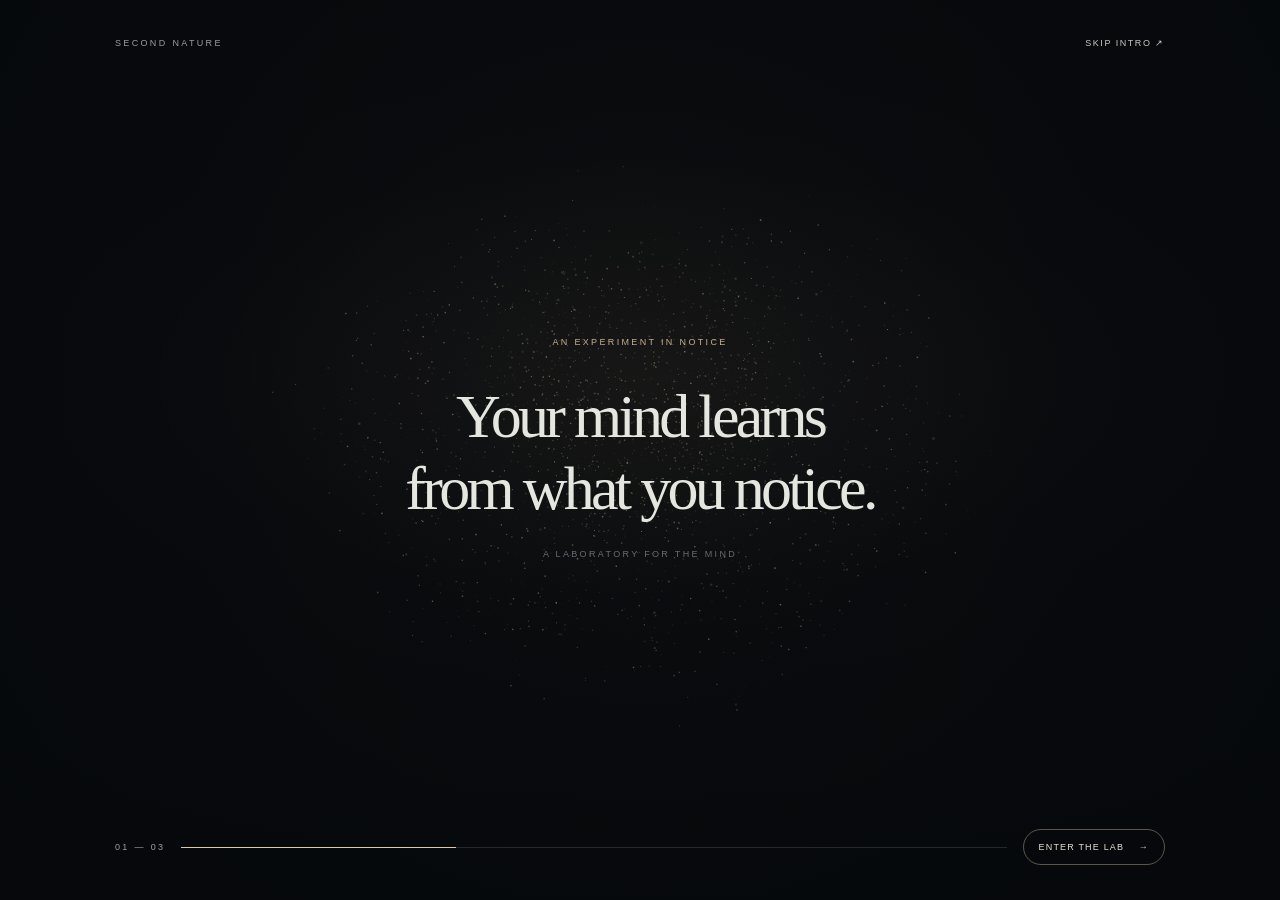
==== index.html @ 32f80747 "Fix Vercel homepage routing with root-level static entry and explicit rewrite" ====
<!doctype html>
<html lang="en">
<head>
  <meta charset="utf-8" />
  <meta name="viewport" content="width=device-width, initial-scale=1, viewport-fit=cover" />
  <meta name="theme-color" content="#080a0d" />
  <meta name="description" content="Second Nature is an interactive laboratory for exploring and changing what comes naturally to you." />
  <title>Second Nature — A laboratory for the mind</title>
  <link rel="manifest" href="/manifest.webmanifest" />
  <link rel="stylesheet" href="/styles.css" />
</head>
<body>
  <canvas id="particle-field" aria-hidden="true"></canvas>
  <div class="atmosphere" aria-hidden="true"></div>
  <div id="app" class="app">
    <header class="header">
      <button type="button" class="brand" id="brand" aria-label="Second Nature, replay introduction">second<span class="brand-gold">nature</span><span class="brand-dot">.</span></button>
      <button type="button" class="lab-button" id="lab-button" aria-label="Open your laboratory history"><span class="lab-indicator"></span><span>YOUR LAB</span><svg aria-hidden="true" viewBox="0 0 20 20"><path d="M5 10h10m-5-5 5 5-5 5" /></svg></button>
    </header>

    <section class="stage" aria-live="polite">
      <div class="top-caption"><span id="mode-id">01 / CONDITION</span><span id="progress-caption">YOUR MIND IS THE LAB</span></div>
      <button type="button" id="field-touch" class="field-touch" aria-label="Interact with the vibration pattern"><span class="field-touch-label" id="field-touch-label">TOUCH TO RESONATE</span></button>
      <div class="stage-content" id="stage-content">
        <div class="section-kicker" id="mode-kicker">TRAIN A RESPONSE</div>
        <h1 id="mode-title">Condition<span class="title-period">.</span></h1>
        <p id="mode-copy">Choose a cue. Practice a response.<br />Make something new feel familiar.</p>
        <button type="button" id="mode-action" class="action"><span id="action-label">Begin a practice</span><svg aria-hidden="true" viewBox="0 0 20 20"><path d="M3.5 10h12m-5-5 5 5-5 5" /></svg></button>
        <button type="button" id="mode-extra" class="secondary-link">Explore your pairings <span aria-hidden="true">↗</span></button>
      </div>
    </section>
    <nav class="mode-nav" aria-label="Modes">
      <button type="button" data-mode="0" class="mode-tab active" aria-current="page"><span class="tab-dot" aria-hidden="true"></span><span>Condition</span></button>
      <button type="button" data-mode="1" class="mode-tab"><span class="tab-dot" aria-hidden="true"></span><span>Shift</span></button>
      <button type="button" data-mode="2" class="mode-tab"><span class="tab-dot" aria-hidden="true"></span><span>Discover</span></button>
    </nav>
    <div class="footer-note"><span>NOTICE</span><span class="footer-line"></span><span>PRACTICE</span><span class="footer-line"></span><span>CHANGE</span></div>
  </div>

  <div id="introduction" class="intro hidden" role="dialog" aria-modal="true" aria-labelledby="intro-phrase">
    <div class="intro-top"><span>SECOND NATURE</span><button id="intro-skip" type="button" class="bare-button">SKIP INTRO <span aria-hidden="true">↗</span></button></div>
    <div class="intro-middle"><p class="intro-index" id="intro-index">AN EXPERIMENT IN BECOMING</p><h2 id="intro-phrase">Your mind learns<br/>from what you notice.</h2><div class="intro-subline" id="intro-subline">A LABORATORY FOR THE MIND</div></div>
    <div class="intro-bottom"><span id="intro-counter">01 — 03</span><div class="intro-progress" aria-hidden="true"><span id="intro-progress-inner"></span></div><button type="button" class="intro-enter" id="intro-enter">ENTER THE LAB <span aria-hidden="true">→</span></button></div>
  </div>

  <div id="sheet-backdrop" class="sheet-backdrop hidden">
    <section class="sheet" role="dialog" aria-modal="true" aria-labelledby="sheet-title" tabindex="-1">
      <div class="sheet-grip" aria-hidden="true"></div>
      <div class="sheet-top"><div class="sheet-kicker" id="sheet-kicker">YOUR EXPERIMENT</div><button type="button" class="sheet-close" id="sheet-close" aria-label="Close panel"><svg viewBox="0 0 24 24" aria-hidden="true"><path d="M6 6l12 12M18 6L6 18" /></svg></button></div>
      <h2 id="sheet-title"></h2><div id="sheet-body"></div>
    </section>
  </div>
  <noscript><div class="noscript">Second Nature requires JavaScript to run the interactive laboratory.</div></noscript>
  <script src="/particles.js" defer></script>
  <script src="/app.js" defer></script>
</body>
</html>
---- styles.css ----
:root{color-scheme:dark;--bg:#080a0d;--ink:#e6e6e0;--secondary:#a4a8a7;--dim:#787f80;--metal:#c0ad92;--line:rgba(231,225,215,.15);--panel:#12171b;--sheet-border:rgba(224,218,206,.16);font-family:-apple-system,BlinkMacSystemFont,"Helvetica Neue",Arial,sans-serif;font-synthesis:none;-webkit-tap-highlight-color:transparent}
*{box-sizing:border-box}html,body{width:100%;height:100%;height:100dvh;margin:0;overflow:hidden;background:var(--bg);color:var(--ink);overscroll-behavior:none}body{touch-action:pan-x}button,input,select,textarea{font:inherit}button{cursor:pointer;color:inherit}button:focus-visible,input:focus-visible,textarea:focus-visible,select:focus-visible{outline:2px solid #c4dfd4;outline-offset:3px}#particle-field,.atmosphere{position:fixed;inset:0;width:100%;height:100%;pointer-events:none}#particle-field{z-index:0}.atmosphere{z-index:1;background:radial-gradient(ellipse 110% 75% at 50% 42%,transparent 29%,rgba(5,7,10,.32) 66%,rgba(5,7,10,.9) 100%);mix-blend-mode:normal}.app{position:relative;z-index:2;max-width:750px;min-height:100dvh;height:100dvh;margin:0 auto;display:flex;flex-direction:column;padding:max(calc(env(safe-area-inset-top) + 23px),30px) clamp(22px,5.5vw,40px) max(calc(env(safe-area-inset-bottom) + 13px),20px);overflow:hidden}.header{display:flex;align-items:center;justify-content:space-between;gap:15px;flex:none}.brand{font-family:Georgia,"Times New Roman",serif;font-weight:400;font-size:clamp(17px,4.2vw,23px);letter-spacing:-.067em;background:transparent;padding:3px 0;border:0;white-space:nowrap}.brand-gold{color:#c7af8d}.brand-dot{color:#d2bc9b}.lab-button{display:inline-flex;align-items:center;gap:9px;border:1px solid rgba(214,212,203,.17);background:rgba(18,23,27,.4);border-radius:99px;padding:11px 12px 11px 13px;font-size:9px;letter-spacing:.16em;font-weight:650;color:#d2d6d2}.lab-indicator{height:4px;width:4px;border-radius:50%;background:#b9aa91;box-shadow:0 0 14px #e9d5b1}.lab-button svg,.action svg{width:17px;height:17px;fill:none;stroke:currentColor;stroke-width:1.35}.stage{display:flex;flex:1;min-height:0;flex-direction:column;justify-content:space-between;position:relative}.top-caption{display:flex;justify-content:space-between;align-items:center;gap:8px;margin-top:clamp(16px,4vh,35px);font-size:9px;letter-spacing:.2em;font-weight:600;color:#aca69e;white-space:nowrap}.top-caption span:last-child{color:#676e70;text-align:right}.field-touch{flex:1;min-height:70px;width:100%;border:0;background:transparent;position:relative;display:flex;align-items:flex-end;justify-content:center;padding-bottom:15px;cursor:crosshair}.field-touch-label{font-size:8px;letter-spacing:.25em;color:#666e71;opacity:.85;transition:opacity .4s}.field-touch:active .field-touch-label{color:#d7c6aa}.stage-content{display:flex;flex:none;flex-direction:column;align-items:center;text-align:center;gap:0;padding-bottom:clamp(11px,2.8vh,24px);transition:opacity .27s ease, transform .55s cubic-bezier(.19,1,.22,1)}.stage-content.changing{opacity:0;transform:translateY(20px)}.section-kicker{font-size:9px;letter-spacing:.29em;font-weight:700;color:#c9b28d;margin-bottom:10px}.stage-content h1{font-family:Georgia,"Times New Roman",serif;font-weight:400;font-size:clamp(48px,12vw,77px);line-height:1;letter-spacing:-.07em;margin:0 0 14px;text-shadow:0 3px 25px #0006}.title-period{color:#bda37d}.stage-content p{font-size:clamp(12px,3.1vw,14px);line-height:1.66;letter-spacing:.005em;font-weight:380;color:#bbc0bd;margin:0 auto 22px;max-width:330px}.action{min-height:49px;display:flex;align-items:center;justify-content:center;gap:20px;border:1px solid #cabda7c2;background:linear-gradient(120deg,rgba(214,196,168,.20),rgba(216,201,174,.05));border-radius:100px;padding:13px 17px 13px 24px;color:#f3eade;font-size:12px;letter-spacing:.018em;min-width:198px;transition:background .25s,transform .25s}.action:active{transform:scale(.97);background:rgba(214,196,168,.3)}.secondary-link{border:0;background:none;color:#899392;font-size:10px;letter-spacing:.015em;margin-top:10px;min-height:29px}.secondary-link span{margin-left:4px;color:#b9aa91}.mode-nav{display:grid;grid-template-columns:repeat(3,1fr);gap:8px;flex:none;border-top:1px solid var(--line);padding:13px 0 7px}.mode-tab{background:transparent;border:0;display:flex;align-items:center;justify-content:center;flex-direction:column;gap:11px;padding:10px 2px 11px;min-height:50px;color:#788182;font-size:11px;letter-spacing:.025em;font-weight:500}.mode-tab .tab-dot{width:4px;height:4px;border-radius:50%;border:1px solid #646966;transform:scale(.9);transition:all .4s}.mode-tab.active{color:#eae8e0}.mode-tab.active .tab-dot{background:#cab292;box-shadow:0 0 10px #dcc4a49c;border-color:#cab292;transform:scale(1.25)}.footer-note{display:flex;align-items:center;justify-content:center;gap:9px;color:#50585a;letter-spacing:.25em;font-size:7px;flex:none;margin:6px 0 0}.footer-line{width:11px;height:1px;background:#404747}.intro,.sheet-backdrop{position:fixed;inset:0;z-index:10}.hidden{display:none!important}.intro{background:rgba(7,9,13,.38);display:flex;flex-direction:column;align-items:stretch;padding:max(calc(env(safe-area-inset-top) + 28px),28px) clamp(23px,6vw,55px) max(calc(env(safe-area-inset-bottom) + 35px),35px)}.intro:before{content:"";position:absolute;inset:0;z-index:-1;background:radial-gradient(ellipse 50% 32% at 50% 42%,#bda6860d,transparent 78%)}.intro-top,.intro-bottom{display:flex;justify-content:space-between;align-items:center;gap:15px}.intro-top>span,.intro-index,.intro-subline,#intro-counter{font-size:9px;letter-spacing:.26em;color:#999f9e}.bare-button{background:none;border:0;padding:10px 0;color:#ccc8c1;font-size:9px;letter-spacing:.17em}.intro-middle{flex:1;min-height:0;display:flex;align-items:center;flex-direction:column;justify-content:center;text-align:center;gap:25px}.intro-index{color:#c5b091}.intro h2{font-family:Georgia,"Times New Roman",serif;font-weight:400;font-size:clamp(34px,8vw,62px);line-height:1.15;letter-spacing:-.06em;margin:0;max-width:660px;transition:opacity .6s,transform .6s}.intro h2.fade{opacity:0;transform:translateY(12px)}.intro-subline{color:#666e70}.intro-bottom{flex-wrap:wrap;gap:16px}.intro-progress{height:1px;background:#ffffff20;flex:1;min-width:50px;overflow:hidden}.intro-progress>span{display:block;height:1px;width:0;background:#ddc8aa;transition:width 1s}.intro-enter{background:none;border:1px solid #cab89a70;border-radius:99px;padding:12px 15px;color:#e6dfd4;letter-spacing:.13em;font-size:9px;white-space:nowrap}.intro-enter span{margin-left:11px}.sheet-backdrop{background:rgba(3,5,7,.72);backdrop-filter:blur(16px);-webkit-backdrop-filter:blur(16px);display:flex;align-items:flex-end;justify-content:center;overscroll-behavior:contain}.sheet{width:100%;max-width:740px;max-height:min(90dvh,900px);min-height:210px;overflow-y:auto;overflow-x:hidden;overscroll-behavior:contain;background:linear-gradient(165deg,#1b211f,#12181b 50%,#101419);border:1px solid var(--sheet-border);border-bottom:none;border-radius:25px 25px 0 0;padding:12px clamp(21px,5vw,34px) max(calc(env(safe-area-inset-bottom) + 27px),30px);box-shadow:0 -18px 90px #0009}.sheet-grip{margin:0 auto 17px;width:38px;height:3px;border-radius:99px;background:#737b7669}.sheet-top{display:flex;align-items:center;justify-content:space-between;min-height:35px;gap:15px}.sheet-kicker{color:#c8ae87;font-size:9px;letter-spacing:.24em;font-weight:700}.sheet-close{width:34px;height:34px;border-radius:50%;border:1px solid #ffffff21;background:#ffffff08;display:grid;place-items:center}.sheet-close svg{width:18px;height:18px;stroke:#ddd7cf;stroke-width:1.3;fill:none}.sheet h2{font-family:Georgia,"Times New Roman",serif;font-size:clamp(29px,8vw,43px);letter-spacing:-.055em;font-weight:400;line-height:1.16;margin:9px 0 14px}.sheet h3{font-size:15px;font-weight:530;color:#e6e5dd;margin:20px 0 9px}.sheet p{font-size:13px;color:#b4bdbb;line-height:1.65;margin:0 0 16px}.sheet .explain{color:#d2cebf}.sheet label{display:block;font-size:10px;font-weight:650;letter-spacing:.09em;color:#c0c2bb;text-transform:uppercase;margin:19px 0 9px}.sheet input:not([type="checkbox"]),.sheet textarea,.sheet select{width:100%;background:rgba(255,255,255,.04);border:1px solid rgba(236,234,221,.18);border-radius:11px;color:#e8eae4;padding:14px;font-size:13px;outline:none;min-height:48px}.sheet select option{background:#131b1b}.sheet input:focus,.sheet textarea:focus,.sheet select:focus{border-color:#ccbb9c}.sheet textarea{resize:vertical;min-height:94px}.sheet input::placeholder,.sheet textarea::placeholder{color:#778180}.sheet .form-grid{display:grid;grid-template-columns:1fr 1fr;gap:13px}.sheet .form-grid>div{min-width:0}.sheet .primary{width:100%;min-height:51px;border:1px solid #d7c4a8;background:#d4c0a0;color:#182023;font-size:12px;font-weight:680;border-radius:99px;padding:13px 18px;margin:23px 0 5px}.sheet .primary:disabled{opacity:.45;cursor:not-allowed}.sheet .line-button{border:1px solid #e1ded01f;border-radius:14px;padding:17px 16px;background:#ffffff07;text-align:left;width:100%;margin:5px 0 9px;color:#edede7}.sheet .line-button:active{background:#ffffff13}.sheet .line-button strong{display:block;font-size:14px;font-weight:550;margin-bottom:6px}.sheet .line-button small{display:block;color:#9ea9a5;line-height:1.45}.sheet .outline-button{border:1px solid rgba(217,202,177,.35);border-radius:99px;padding:12px 17px;background:none;color:#e1d1b9;font-size:12px}.sheet .micro{font-size:11px;color:#889795;line-height:1.6}.sheet .rule{height:1px;background:var(--line);margin:20px 0}.sheet .step-marker{font-size:9px;color:#bdae91;letter-spacing:.2em;margin:11px 0 23px}.sheet .chip-set{display:flex;flex-wrap:wrap;gap:8px}.sheet .chip{border:1px solid rgba(226,215,193,.22);border-radius:99px;padding:9px 13px;background:rgba(244,243,233,.035);color:#c4cbc7;font-size:11px}.sheet .chip.selected{border-color:#d4c1a0;color:#f9ead1;background:#c8b38c26}.sheet .row{display:flex;align-items:center;justify-content:space-between;gap:13px}.sheet .toggle{width:43px;height:26px;border-radius:50px;border:1px solid #ffffff33;background:#ffffff15;position:relative;flex:none}.sheet .toggle:before{content:"";position:absolute;width:17px;height:17px;left:4px;top:3.5px;border-radius:50%;background:#929997;transition:transform .2s}.sheet .toggle[aria-pressed="true"]{background:#a9967038;border-color:#d4c3a2}.sheet .toggle[aria-pressed="true"]:before{background:#e8d7b6;transform:translateX(17px)}.sheet .progress-track{width:100%;height:3px;background:#ffffff1c;border-radius:8px;overflow:hidden;margin:15px 0}.sheet .progress-track span{display:block;height:100%;background:#d0b68c;max-width:100%}.sheet .stat-row{display:flex;gap:20px;margin:17px 0}.sheet .stat-row>div{flex:1}.sheet .stat-num{font-family:Georgia,"Times New Roman",serif;color:#eadcc8;font-size:32px;line-height:1.1}.sheet .stat-label{font-size:10px;color:#8b9896;margin-top:4px}.sheet .list-record{border-top:1px solid var(--line);padding:15px 0}.sheet .list-record strong{font-size:13px;font-weight:540;color:#dddeda}.sheet .list-record p{margin:5px 0 0;font-size:12px}.sheet .warning{padding:12px 14px;border-left:2px solid #b89e75;background:#c2ad8612;color:#cec1a9;font-size:12px;line-height:1.6;margin:12px 0}.sheet .demo-grid{display:grid;grid-template-columns:repeat(5,minmax(0,1fr));gap:10px;max-width:380px;margin:18px auto}.sheet .demo-symbol{display:grid;place-items:center;aspect-ratio:1;border:1px solid #ffffff17;border-radius:8px;color:#d4b997;font-size:23px}.sheet .memory-words{display:grid;grid-template-columns:repeat(2,1fr);gap:12px;padding:22px;text-align:center;border:1px solid #ffffff15;border-radius:16px;color:#d9d3c8;line-height:1.5}.sheet .reveal{background:#d7c5a512;border:1px solid #d7c5a535;border-radius:14px;padding:14px;margin:14px 0}.sheet .small-actions{display:flex;gap:10px;flex-wrap:wrap;align-items:center;margin-top:12px}.noscript{position:fixed;inset:0;background:#080a0d;z-index:99;display:grid;place-items:center;padding:30px;text-align:center}@media (min-width:768px){.app{padding-top:35px}.sheet-backdrop{align-items:center}.sheet{border-radius:25px;border-bottom:1px solid var(--sheet-border);max-height:86vh;padding-bottom:30px}.field-touch{min-height:100px}.stage-content{padding-bottom:20px}.intro{padding-left:max(calc((100vw - 1050px)/2),55px);padding-right:max(calc((100vw - 1050px)/2),55px)}}@media (max-height:690px){.app{padding-top:max(calc(env(safe-area-inset-top) + 7px),11px);padding-bottom:max(calc(env(safe-area-inset-bottom) + 3px),7px)}.top-caption{margin-top:8px}.stage-content h1{font-size:43px;margin-bottom:9px}.stage-content p{margin-bottom:9px;font-size:11px}.action{min-height:43px}.field-touch{min-height:35px}.mode-nav{padding-top:4px}.mode-tab{min-height:38px;gap:5px;padding-top:4px;padding-bottom:4px}.footer-note{display:none}.section-kicker{margin-bottom:5px}.lab-button{padding:7px}.sheet{max-height:96dvh}}@media (max-width:340px){.top-caption span:last-child{display:none}.mode-tab{font-size:10px}.stage-content h1{font-size:44px}.header .brand{font-size:19px}}@media(prefers-reduced-motion:reduce){*{animation:none!important;transition-duration:0s!important;scroll-behavior:auto!important}}

body.intro-active #app{visibility:hidden;pointer-events:none}
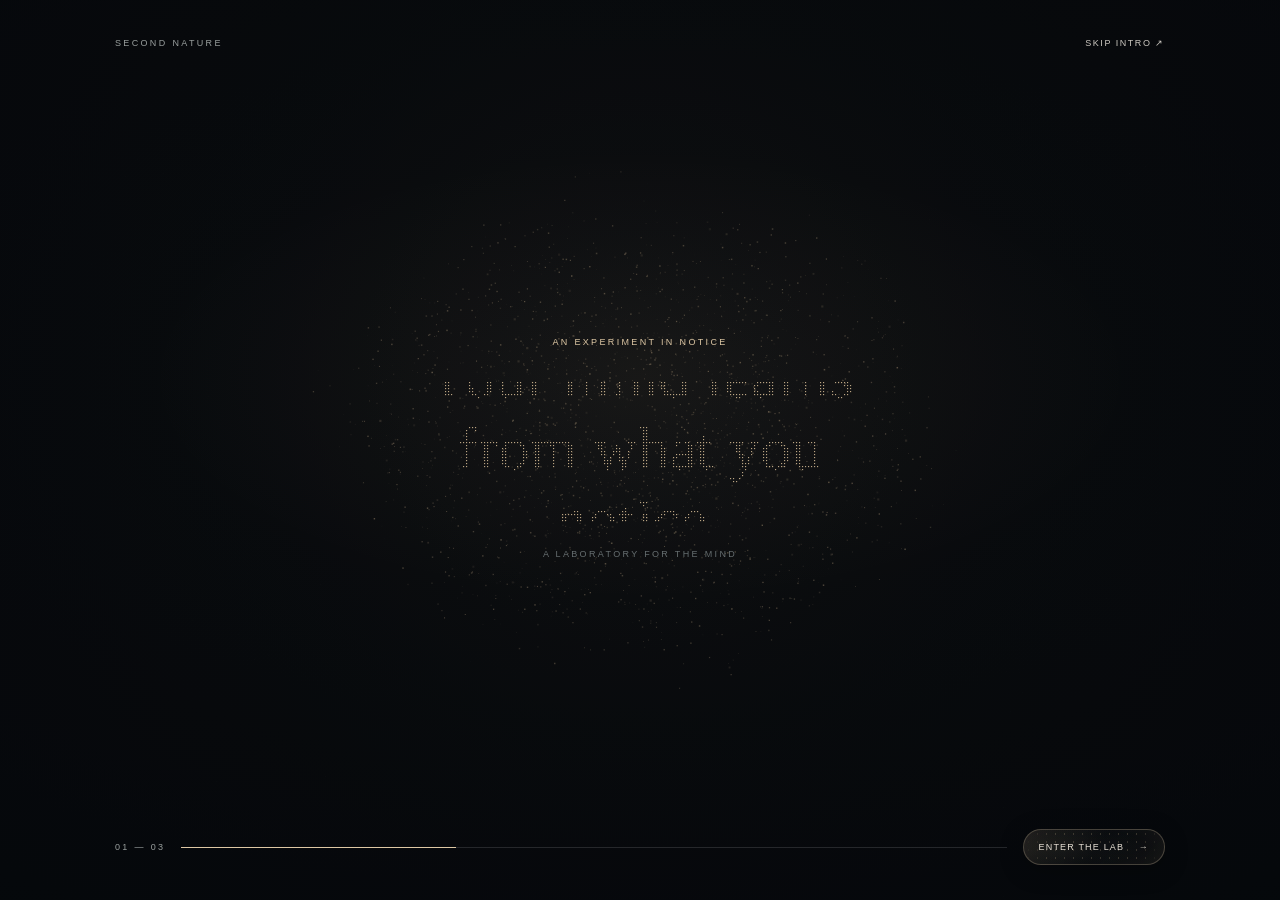
==== commit 37efab0d: "Create particle-native typography and continuous depth-responsive interface" ====
--- a/index.html
+++ b/index.html
@@ -8,6 +8,7 @@
   <title>Second Nature — A laboratory for the mind</title>
   <link rel="manifest" href="/manifest.webmanifest" />
   <link rel="stylesheet" href="/styles.css" />
+  <link rel="stylesheet" href="/material.css" />
 </head>
 <body>
   <canvas id="particle-field" aria-hidden="true"></canvas>
@@ -20,7 +21,7 @@
 
     <section class="stage" aria-live="polite">
       <div class="top-caption"><span id="mode-id">01 / CONDITION</span><span id="progress-caption">YOUR MIND IS THE LAB</span></div>
-      <button type="button" id="field-touch" class="field-touch" aria-label="Interact with the vibration pattern"><span class="field-touch-label" id="field-touch-label">TOUCH TO RESONATE</span></button>
+      <button type="button" id="field-touch" class="field-touch" aria-label="Explore the particle field"><span class="field-touch-label" id="field-touch-label"></span></button>
       <div class="stage-content" id="stage-content">
         <div class="section-kicker" id="mode-kicker">TRAIN A RESPONSE</div>
         <h1 id="mode-title">Condition<span class="title-period">.</span></h1>
@@ -53,5 +54,6 @@
   <noscript><div class="noscript">Second Nature requires JavaScript to run the interactive laboratory.</div></noscript>
   <script src="/particles.js" defer></script>
   <script src="/app.js" defer></script>
+  <script src="/material.js" defer></script>
 </body>
 </html>
--- a/material.css
+++ b/material.css
@@ -0,0 +1,59 @@
+/* One substance: subtle particles become text, surfaces and movement. */
+:root{--matter:218,193,153;--matter-strong:#dec8a5;--edge:rgba(225,205,172,.28)}
+body[data-sn-mode="1"]{--matter:182,213,210;--matter-strong:#b6d8d3;--edge:rgba(169,216,211,.3)}
+body[data-sn-mode="2"]{--matter:185,192,228;--matter-strong:#c7cce9;--edge:rgba(182,189,228,.3)}
+#field-touch-label{display:none!important}
+.field-touch{cursor:default;touch-action:pan-x}
+.stage-content{position:relative}
+#mode-title,#intro-phrase,#sheet-title{position:relative;isolation:isolate}
+.type-particles{position:absolute;inset:0;z-index:2;pointer-events:none;overflow:visible;display:block}
+.material-forming{color:transparent!important;text-shadow:none!important}
+.material-forming .title-period{color:transparent!important}
+.text-reforming{animation:words-reform .85s cubic-bezier(.17,.77,.22,1) both}
+@keyframes words-reform{0%{opacity:.05;filter:blur(9px);transform:translateY(7px)}43%{opacity:.56;filter:blur(2px)}100%{opacity:1;filter:blur(0);transform:translateY(0)}}
+.stage-content h1{color:#e4e5dc;text-shadow:0 0 32px rgba(var(--matter),.11),0 3px 28px #0006}
+.stage-content .section-kicker{color:var(--matter-strong);transition:color .8s}
+.top-caption span:first-child{color:var(--matter-strong);transition:color .8s}
+.mode-tab.active .tab-dot{background:var(--matter-strong);border-color:var(--matter-strong);box-shadow:0 0 15px rgba(var(--matter),.46)}
+.action,.intro-enter,.sheet .primary,.sheet .outline-button,.lab-button{
+  position:relative;isolation:isolate;overflow:hidden;transform:translateZ(0);
+  border-color:var(--edge);
+  background:linear-gradient(125deg,rgba(var(--matter),.09),rgba(12,18,21,.28) 52%,rgba(var(--matter),.05));
+  box-shadow:inset 0 0 25px rgba(var(--matter),.045),0 5px 25px #0004;
+  transition:border-color .4s,box-shadow .4s,transform .25s,background .4s;
+}
+.action:before,.intro-enter:before,.sheet .primary:before,.sheet .outline-button:before,.lab-button:before{
+  content:"";position:absolute;inset:0;pointer-events:none;z-index:-1;
+  opacity:.29;
+  background-image:radial-gradient(circle,rgba(var(--matter),.72) .55px,transparent .95px);
+  background-size:9px 8px;
+  mask-image:linear-gradient(100deg,transparent 1%,black 20%,black 80%,transparent 99%);
+  -webkit-mask-image:linear-gradient(100deg,transparent 1%,black 20%,black 80%,transparent 99%);
+}
+.action:after,.intro-enter:after,.sheet .primary:after,.sheet .outline-button:after,.lab-button:after{
+  content:"";position:absolute;inset:-30%;pointer-events:none;z-index:-1;
+  background:radial-gradient(ellipse at 50% 50%,rgba(var(--matter),.16),transparent 56%);
+  transform:translateX(-16%);opacity:.35;transition:opacity .36s,transform .36s;
+}
+.action:active,.intro-enter:active,.sheet .outline-button:active,.lab-button:active{transform:scale(.984);border-color:rgba(var(--matter),.55)}
+.action:hover:after,.intro-enter:hover:after,.sheet .outline-button:hover:after,.lab-button:hover:after{opacity:.85;transform:translateX(12%)}
+.particle-pressed:after{animation:condense-matter .7s ease-out both}
+@keyframes condense-matter{0%{opacity:.07;transform:scale(1.25)}35%{opacity:.68;transform:scale(.75)}100%{opacity:.3;transform:scale(1)}}
+.sheet .primary{background:linear-gradient(120deg,rgba(var(--matter),.9),rgba(var(--matter),.68));color:#121919;border-color:rgba(var(--matter),.85)}
+.sheet-backdrop{background:rgba(4,7,10,.53);backdrop-filter:blur(11px);-webkit-backdrop-filter:blur(11px)}
+.sheet-backdrop:not(.hidden) .sheet{animation:sheet-resolve .58s cubic-bezier(.2,.74,.22,1) both}
+@keyframes sheet-resolve{0%{opacity:.3;filter:blur(11px);transform:translateY(26px) scale(.985)}65%{filter:blur(1px)}100%{opacity:1;filter:blur(0);transform:translateY(0) scale(1)}}
+.sheet{background:linear-gradient(155deg,rgba(26,31,33,.96),rgba(11,17,20,.98));border-color:var(--edge)}
+.sheet .chip.selected,.sheet .reveal{border-color:var(--edge)}
+.sheet h2{color:#e4e7df;text-shadow:0 0 30px rgba(var(--matter),.13)}
+.sheet .stat-num{color:var(--matter-strong)}
+.intro{background:rgba(5,8,11,.29)}
+.intro h2{color:#e4e5e0;text-shadow:0 0 35px rgba(var(--matter),.1)}
+.intro .intro-index{color:var(--matter-strong)}
+.intro .intro-progress>span{background:var(--matter-strong)}
+.mode-tab span:last-child{transition:color .5s,text-shadow .5s}
+.mode-tab.active span:last-child{text-shadow:0 0 19px rgba(var(--matter),.21)}
+@media(prefers-reduced-motion:reduce){
+ .text-reforming,.particle-pressed:after,.sheet-backdrop:not(.hidden) .sheet{animation:none!important}
+ .material-forming{color:inherit!important}.material-forming .title-period{color:var(--matter-strong)!important}
+}
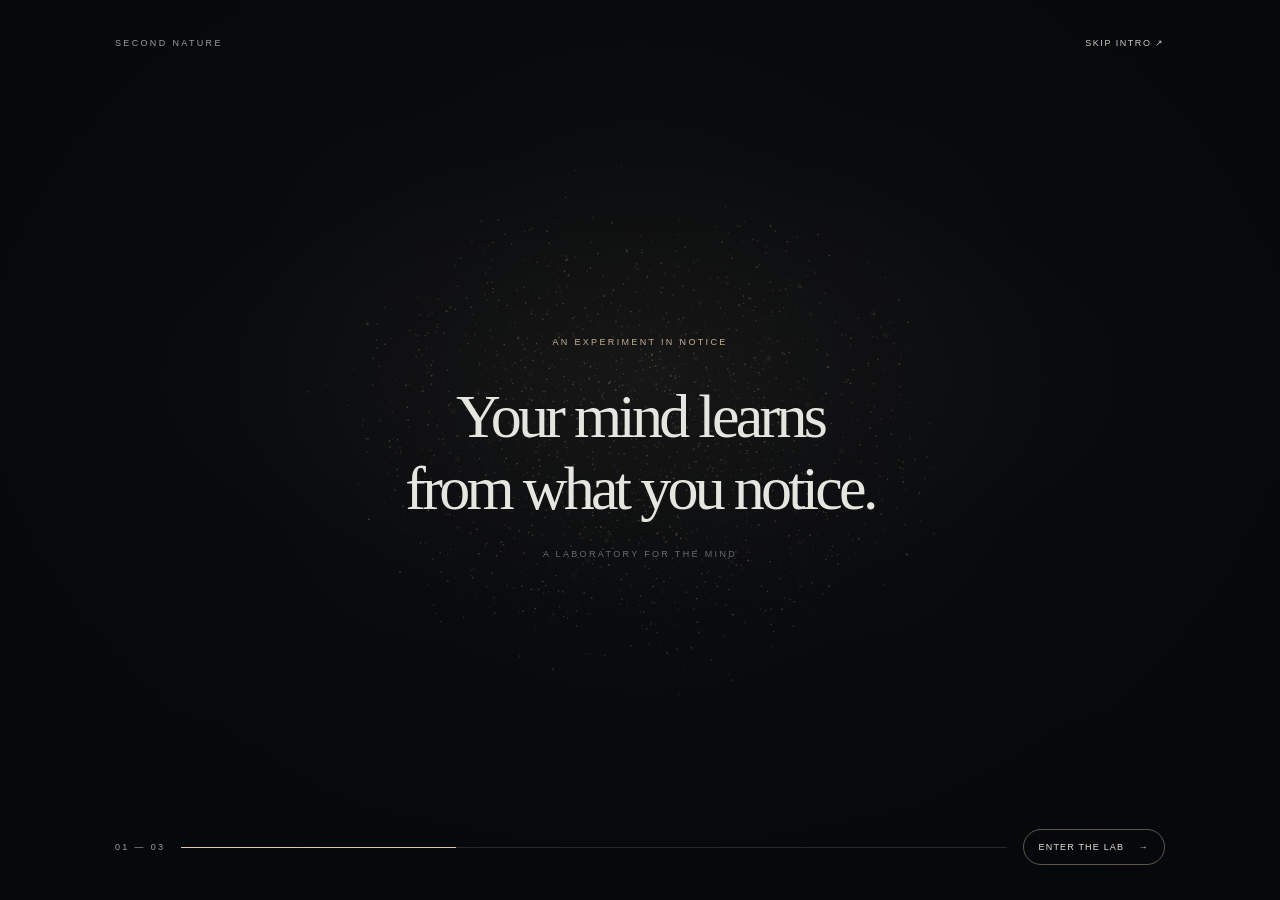
==== commit 6b0d164c: "Preserve reference stage and remove touch-resonate ripple UI" ====
--- a/index.html
+++ b/index.html
@@ -8,7 +8,6 @@
   <title>Second Nature — A laboratory for the mind</title>
   <link rel="manifest" href="/manifest.webmanifest" />
   <link rel="stylesheet" href="/styles.css" />
-  <link rel="stylesheet" href="/material.css" />
 </head>
 <body>
   <canvas id="particle-field" aria-hidden="true"></canvas>
@@ -21,7 +20,7 @@
 
     <section class="stage" aria-live="polite">
       <div class="top-caption"><span id="mode-id">01 / CONDITION</span><span id="progress-caption">YOUR MIND IS THE LAB</span></div>
-      <button type="button" id="field-touch" class="field-touch" aria-label="Explore the particle field"><span class="field-touch-label" id="field-touch-label"></span></button>
+      <div class="field-touch" aria-hidden="true"></div>
       <div class="stage-content" id="stage-content">
         <div class="section-kicker" id="mode-kicker">TRAIN A RESPONSE</div>
         <h1 id="mode-title">Condition<span class="title-period">.</span></h1>
@@ -54,6 +53,5 @@
   <noscript><div class="noscript">Second Nature requires JavaScript to run the interactive laboratory.</div></noscript>
   <script src="/particles.js" defer></script>
   <script src="/app.js" defer></script>
-  <script src="/material.js" defer></script>
 </body>
 </html>
